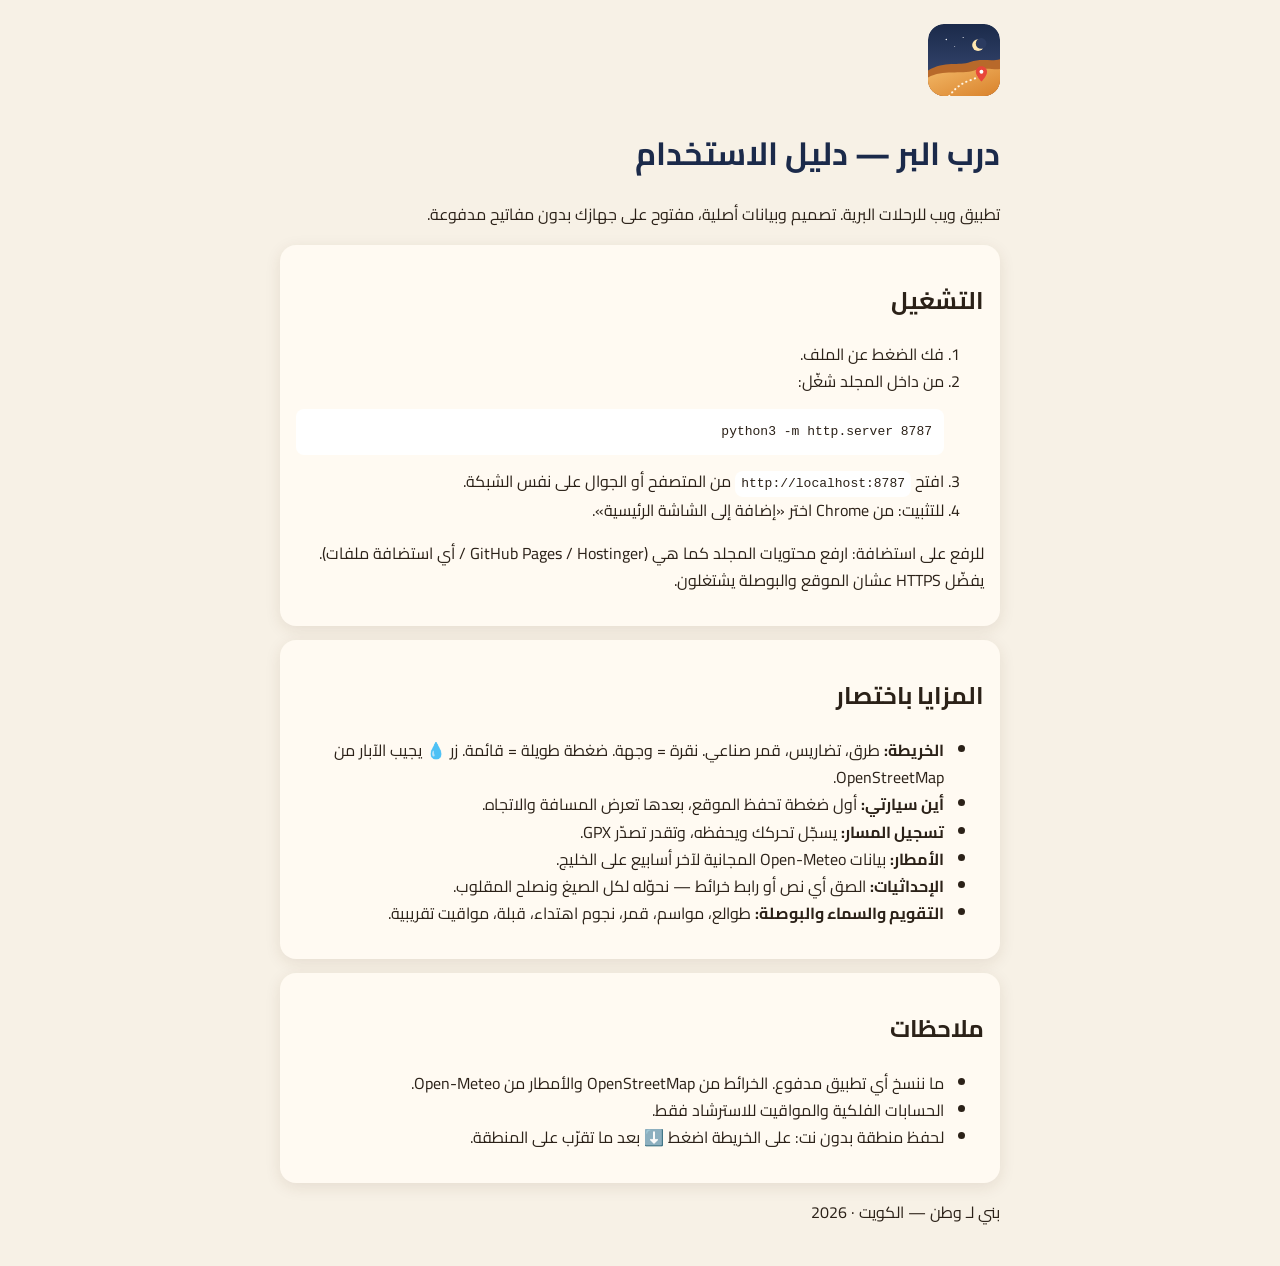
==== دليل-الاستخدام.html @ 3429ae32 "Initial release: درب البر (Darb Al-Barr) desert travel PWA Arabic RTL offline-capable maps, coordina" ====
<!doctype html><html lang="ar" dir="rtl"><meta charset="utf-8"><meta name="viewport" content="width=device-width,initial-scale=1">
<title>دليل درب البر</title>
<style>
@font-face{font-family:Cairo;src:url(fonts/Cairo-Variable.woff2) format("woff2");font-weight:200 1000}
body{font-family:Cairo,sans-serif;background:#f7f1e6;color:#2b2118;max-width:720px;margin:0 auto;padding:24px;line-height:1.7}
h1{color:#1b2a4a}code,pre{background:#fff;border-radius:8px;padding:2px 6px;direction:ltr;display:inline-block}
pre{display:block;padding:12px;overflow:auto}.card{background:#fffaf2;border-radius:16px;padding:16px;margin:14px 0;box-shadow:0 4px 16px rgba(80,50,20,.1)}
a{color:#d9822b;font-weight:700}
</style>
<img src="icons/logo.svg" width="72" height="72" alt="" style="border-radius:16px">
<h1>درب البر — دليل الاستخدام</h1>
<p>تطبيق ويب للرحلات البرية. تصميم وبيانات أصلية، مفتوح على جهازك بدون مفاتيح مدفوعة.</p>
<div class="card"><h2>التشغيل</h2>
<ol>
<li>فك الضغط عن الملف.</li>
<li>من داخل المجلد شغّل: <pre>python3 -m http.server 8787</pre></li>
<li>افتح <code>http://localhost:8787</code> من المتصفح أو الجوال على نفس الشبكة.</li>
<li>للتثبيت: من Chrome اختر «إضافة إلى الشاشة الرئيسية».</li>
</ol>
<p>للرفع على استضافة: ارفع محتويات المجلد كما هي (GitHub Pages / Hostinger / أي استضافة ملفات). يفضّل HTTPS عشان الموقع والبوصلة يشتغلون.</p>
</div>
<div class="card"><h2>المزايا باختصار</h2>
<ul>
<li><b>الخريطة:</b> طرق، تضاريس، قمر صناعي. نقرة = وجهة. ضغطة طويلة = قائمة. زر 💧 يجيب الآبار من OpenStreetMap.</li>
<li><b>أين سيارتي:</b> أول ضغطة تحفظ الموقع، بعدها تعرض المسافة والاتجاه.</li>
<li><b>تسجيل المسار:</b> يسجّل تحركك ويحفظه، وتقدر تصدّر GPX.</li>
<li><b>الأمطار:</b> بيانات Open-Meteo المجانية لآخر أسابيع على الخليج.</li>
<li><b>الإحداثيات:</b> الصق أي نص أو رابط خرائط — نحوّله لكل الصيغ ونصلح المقلوب.</li>
<li><b>التقويم والسماء والبوصلة:</b> طوالع، مواسم، قمر، نجوم اهتداء، قبلة، مواقيت تقريبية.</li>
</ul>
</div>
<div class="card"><h2>ملاحظات</h2>
<ul>
<li>ما ننسخ أي تطبيق مدفوع. الخرائط من OpenStreetMap والأمطار من Open-Meteo.</li>
<li>الحسابات الفلكية والمواقيت للاسترشاد فقط.</li>
<li>لحفظ منطقة بدون نت: على الخريطة اضغط ⬇️ بعد ما تقرّب على المنطقة.</li>
</ul>
</div>
<p class="muted">بني لـ وطن — الكويت · 2026</p>
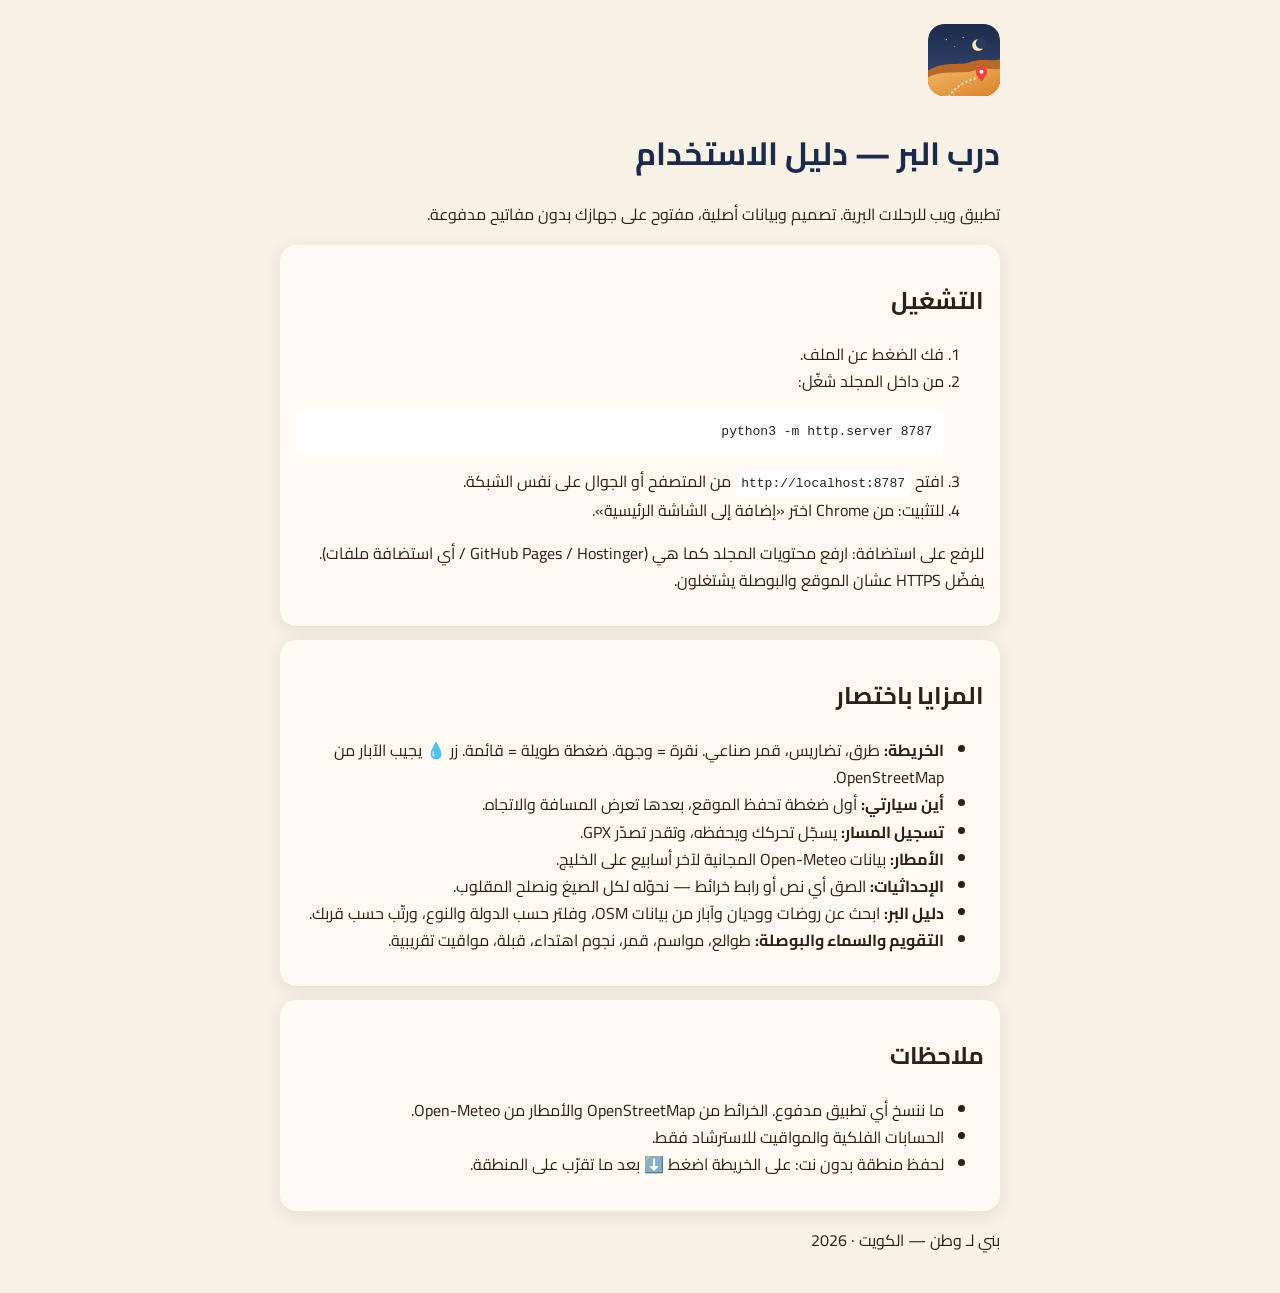
==== commit b5bb1f65: "Add دليل البر: offline OSM desert places directory for GCC 27k+ named places (wadis, wells, rawdahs," ====
--- a/دليل-الاستخدام.html
+++ b/دليل-الاستخدام.html
@@ -26,6 +26,7 @@
 <li><b>تسجيل المسار:</b> يسجّل تحركك ويحفظه، وتقدر تصدّر GPX.</li>
 <li><b>الأمطار:</b> بيانات Open-Meteo المجانية لآخر أسابيع على الخليج.</li>
 <li><b>الإحداثيات:</b> الصق أي نص أو رابط خرائط — نحوّله لكل الصيغ ونصلح المقلوب.</li>
+<li><b>دليل البر:</b> ابحث عن روضات ووديان وآبار من بيانات OSM، وفلتر حسب الدولة والنوع، ورتّب حسب قربك.</li>
 <li><b>التقويم والسماء والبوصلة:</b> طوالع، مواسم، قمر، نجوم اهتداء، قبلة، مواقيت تقريبية.</li>
 </ul>
 </div>
